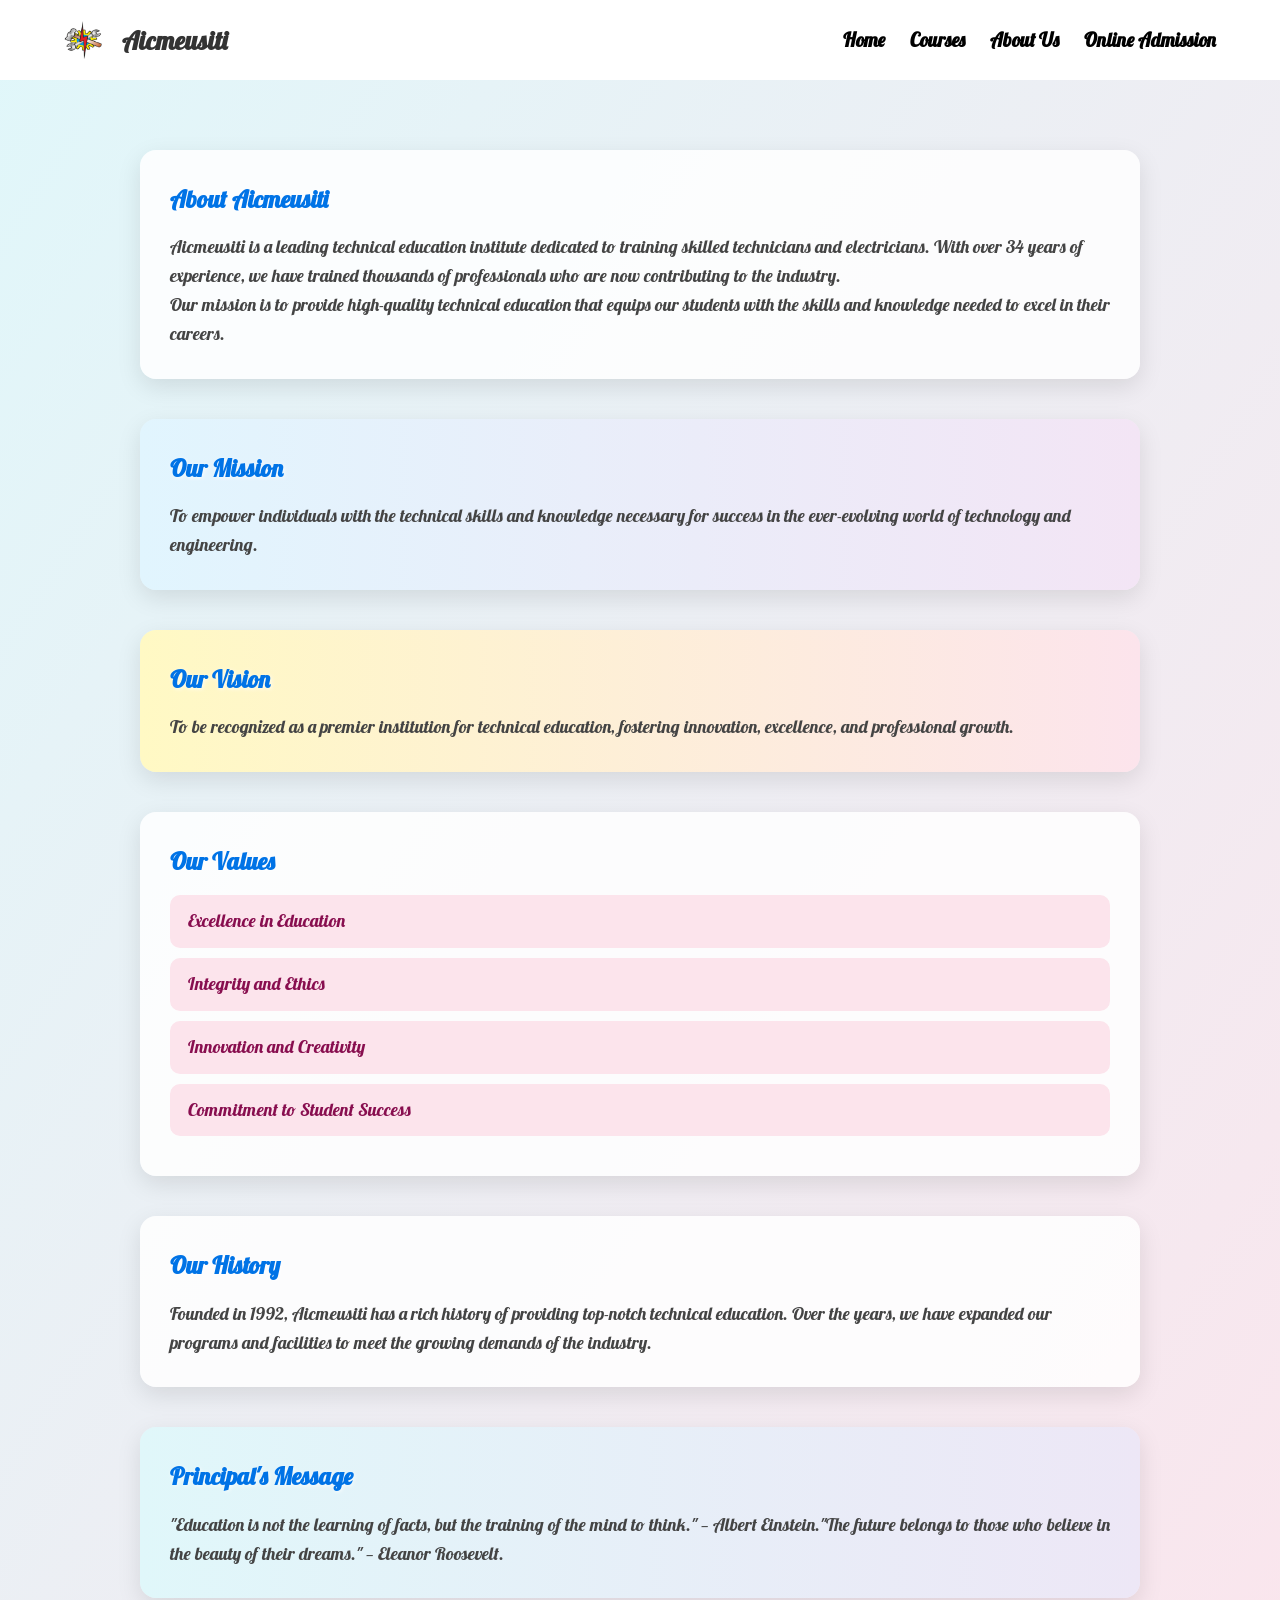
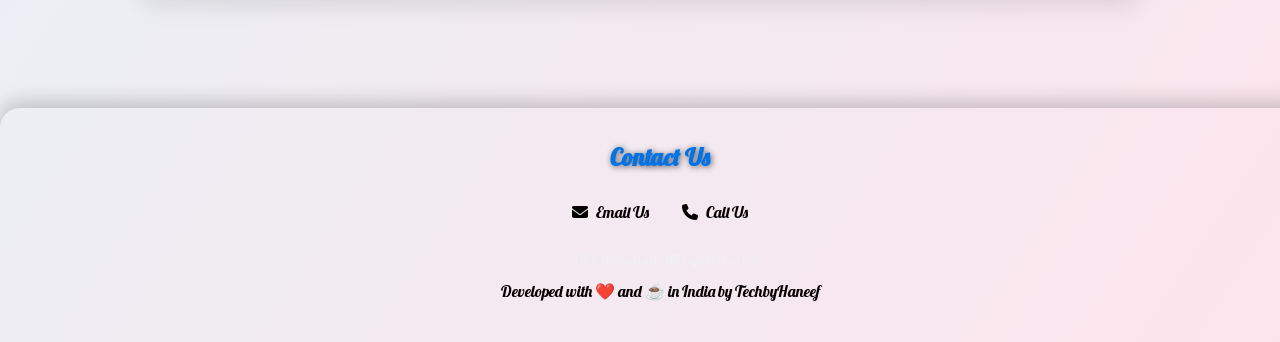
==== about.html @ ff0666f2 "Add About Us page with content, navigation, and styling updates" ====
<!DOCTYPE html>
<html lang="en">

<head>
    <meta charset="UTF-8">
    <meta name="viewport" content="width=device-width, initial-scale=1.0">
    <title>About Us | Aicmeusiti</title>
    <link rel="stylesheet" href="style.css">

    <link rel="preconnect" href="https://fonts.googleapis.com">
    <link rel="preconnect" href="https://fonts.gstatic.com" crossorigin>
    <link href="https://fonts.googleapis.com/css2?family=Lobster&display=swap" rel="stylesheet">
    <link rel="stylesheet" href="https://cdnjs.cloudflare.com/ajax/libs/font-awesome/6.4.0/css/all.min.css">
    <script src="main.js" defer></script>
</head>

<body>
    <header class="navbar">
        <!-- logo(Left Side) -->
        <div class="logo">
            <img src="logo.jpeg" alt=" myLogo" class="logo">
            <span class="name">Aicmeusiti</span>
        </div>

        <div id="results"> </div>

        <!-- Navigation Links (Right Side) -->
        <nav class="nav-links">
            <a href="index.html">Home</a>
            <a href="courses.html">Courses</a>
            <a href="about.html">About Us</a>
            <a href="Online Admission.html">Online Admission</a>
        </nav>
        <div class="hamburger" onclick="toggleMenu()">
            &#9776; <!-- Unicode hamburger icon -->
        </div>
    </header>

    <main>
        <section class="about-content">
            <h1>About Aicmeusiti</h1>
            <p>Aicmeusiti is a leading technical education institute dedicated to training skilled technicians and
                electricians. With over 34 years of experience, we have trained thousands of professionals who are now
                contributing to the industry.</p>
            <p>Our mission is to provide high-quality technical education that equips our students with the skills and
                knowledge needed to excel in their careers.</p>
        </section>
        <section class="mission-content">
            <h2>Our Mission</h2>
            <p>To empower individuals with the technical skills and knowledge necessary for success in the ever-evolving
                world of technology and engineering.</p>
        </section>
        <section class="vision-content">
            <h2>Our Vision</h2>
            <p>To be recognized as a premier institution for technical education, fostering innovation, excellence, and
                professional growth.</p>
        </section>
        <section class="values-content">
            <h2>Our Values</h2>
            <ul>
                <li>Excellence in Education</li>
                <li>Integrity and Ethics</li>
                <li>Innovation and Creativity</li>
                <li>Commitment to Student Success</li>
            </ul>
        </section>
        <section class="history-content">
            <h2>Our History</h2>
            <p>Founded in 1992, Aicmeusiti has a rich history of providing top-notch technical education. Over the
                years,
                we have expanded our programs and facilities to meet the growing demands of the industry.</p>
        </section>
        <section class="team-content">
            <h2>Principal's Message</h2>
            <p> "Education is not the learning of facts, but the training of the mind to think." — Albert Einstein."The
                future belongs to those who believe in the beauty of their dreams." — Eleanor Roosevelt.</p>
        </section>
    </main>
    <footer>
        <H2>Contact Us</H2>
        <a href="mailto:itcaicmeus@yahoo.in"><i class="fas fa-envelope"></i>Email Us</a>
        <a href="tel:+918286380210"><i class="fas fa-phone"></i>Call Us</a>
        <p>&copy; 2024 Aicmeusiti. All rights reserved.</p>
        <a href="https://techbyhaneef.github.io" target="_blank">Developed with ❤️ and ☕ in India by TechbyHaneef</a>
    </footer>


</body>

</html>
---- style.css ----
/* Reset default margins */
body,
main {
    margin: 0;
    padding: 0;
}

.logo img {
    height: clamp(35px, 3vw, 60px);
    width: auto;
    object-fit: contain;
    display: block;
}

.logo {
    display: flex;
    align-items: center;
    gap: 20px;
    font-weight: bold;
    font-size: clamp(20px, 2vw, 30px);
}

.navbar {
    height: 80px;
    width: 100%;
    display: flex;
    align-items: center;
    justify-content: space-between;
    box-sizing: border-box;
    padding: 8px 5%;
    background: #ffffff;
    position: sticky;
    top: 0;
    left: 0;
    z-index: 1000;
    font-family: "Lobster", cursive;
}
.nav-links {
    margin-left: auto;
    display: flex;
    gap: 25px;
    flex-wrap: nowrap;
    min-width: 0;
}

.nav-links a {
    text-decoration: none;
    color: #000000;
    font-size: clamp(18px, 1.5vw, 25px);
    font-weight: bold;
    transition: color 0.3s ease;
}

.nav-links a:hover {
    color: #007bff;
}
.carousel {
    position: relative;
    width: 100%;
    height: auto;
    /* full screen height on mobile */
    margin: auto;
    overflow: hidden;
}

.slide {
    display: none;
    width: 100%;
    height: 100%;
    object-fit: contain;
}

.slide.active {
    display: block;
}

/* Mobile adjustments */
@media (max-width: 500px) {
    .nav-links a {
        font-size: 16px;
    }

    .prev,
    .next {
        font-size: 24px;
        padding: 15px;
    }

    .logo {
        font-size: 16px;
        gap: 8px;
    }
}

.hamburger {
    display: none;
    font-size: 28px;
    cursor: pointer;
    background: none;
    border: none;
}

/* Below 600px: show hamburger, hide nav links */
@media (max-width: 600px) {
    .nav-links {
        display: none;
        flex-direction: column;
        gap: 10px;
        background: #fff;
        position: absolute;
        top: 80px;
        /* below navbar */
        right: 15px;
        /* push inward from edge */
        width: 70%;
        /* narrower so text doesn’t cut */
        padding: 12px;
        /* space inside */
        border-radius: 6px;
        /* optional rounded look */
        box-shadow: 0 2px 8px rgba(0, 0, 0, 0.2);
        /* optional shadow */
    }

    .nav-links.show {
        display: flex;
        /* show when toggled */
    }

    .hamburger {
        display: block;
        /* show hamburger */
    }
}

.card img {
    width: 100%;
    height: 150px;
    object-fit: cover;
    /* keeps image neat  */
    border-radius: 8px 8px 0 0;
}

.card-container {
    display: flex;
    justify-content: center;
    /* center cards horizontally */
    gap: 50px;
    /* space between cards */
    flex-wrap: wrap;
    /* allow wrapping on smaller screens */
    margin: 40px auto;
    max-width: 1200px;
}

.card {
    width: 280px;
    border: 1px solid #ccc;
    border-radius: 8px;
    text-align: center;
    padding: 15px;
    background: #fff;
    transition: transform 0.3s, box-shadow 0.3s;
}

.card {
    width: 280px;
    border: 1px solid #ccc;
    border-radius: 8px;
    text-align: center;
    padding: 15px;
    background: #fff;
    transition: transform 0.3s, box-shadow 0.3s, background 0.3s, color 0.3s;
}

/* Hover effect */
.card:hover {
    transform: translateY(-10px) scale(1.05);
    /* lift + zoom */
    box-shadow: 0 8px 16px rgba(0, 0, 0, 0.3);
    /* deeper shadow */
    background: #f9f9ff;
    /* subtle background change */
}

/* Optional: change text color on hover */
.card:hover h2 {
    color: #0073e6;
}

.card:hover p {
    color: #333;
}


.card a {
    display: inline-block;
    margin-top: 10px;
    padding: 8px 12px;
    background: #1a324a;
    color: white;
    text-decoration: none;
    border-radius: 5px;
    transition: background 0.3s, transform 0.3s;
}


/* Responsive: stack cards vertically on mobile */
@media (max-width: 768px) {
    .card-container {
        flex-direction: column;
        /* stack cards */
        align-items: center;
        /* center them */
    }

    .card {
        width: 90%;
        /* take most of screen width */
        max-width: 400px;
        /* limit size */
        margin-bottom: 20px;
    }
}
 .carousel-text {
    background: white;
    color: #020000;
    padding: 10px 20px;
    border-radius: 5px;
    font-size: clamp(16px, 2vw, 24px);
    text-align: center;
}
.cta-button {
    display: inline-block;
    margin-top: 10px;
    padding: 10px 20px;
    background: #0073e6;
    color: white;
    text-decoration: none;
    border-radius: 5px;
    transition: background 0.3s, transform 0.3s;
}
.admission-content{
    
    max-width: 800px;
    margin: 40px auto;
    padding: 20px;
    background: #f9f9ff;
    border-radius: 8px;
    box-shadow: 0 4px 12px rgba(0, 0, 0, 0.1);
}

#admissionForm {
    width: 100%;
    display: flex;
    flex-direction: column; /* stack elements vertically */
    padding: 100px;          /* add inner spacing */
    gap: 20px;       /* adds 20px space between each element */
    box-sizing: border-box; /* ensures padding doesn’t break width */
}

label {
    margin-bottom: 8px;
    font-weight: bold;
}

input {
    width: 100%;
    padding: 10px;
    margin-bottom: 15px;
    border: 1px solid #ccc;
    border-radius: 4px;
}

button {
    padding: 10px 20px;
    background: #0073e6;
    color: white;
    border: none;
    border-radius: 4px;
    cursor: pointer;
}
/* General reset */
body, h1, h2, p, ul {
  margin: 0;
  padding: 0;
}

body {
  font-family: 'Lobster', cursive, sans-serif;
  background: linear-gradient(to bottom right, #e0f7fa, #fce4ec);
  color: #333;
  line-height: 1.6;
}

/* Main container */
main {
  max-width: 1000px;
  margin: 50px auto;
  padding: 20px;
}

/* Section styling */
main section {
  background: rgba(255, 255, 255, 0.85);
  border-radius: 16px;
  padding: 30px;
  margin-bottom: 40px;
  box-shadow: 0 8px 25px rgba(0,0,0,0.1);
  transition: transform 0.3s ease, box-shadow 0.3s ease;
}

main section:hover {
  transform: translateY(-8px);
  box-shadow: 0 12px 35px rgba(0,0,0,0.15);
}

/* Headings */
h1, h2 {
  color: #0073e6;
  margin-bottom: 15px;
  text-shadow: 1px 1px 4px rgba(255,255,255,0.8);
}

/* Paragraphs and list items */
p, li {
  font-size: 18px;
  color: #444;
}

/* Values list */
.values-content ul {
  list-style: none;
  padding-left: 0;
}

.values-content li {
  background: #fce4ec;
  margin: 10px 0;
  padding: 12px 18px;
  border-radius: 10px;
  font-weight: 500;
  color: #880e4f;
  transition: background 0.3s ease, transform 0.3s ease;
}

.values-content li:hover {
  background: #f8bbd0;
  transform: scale(1.05);
}

/* Special section accents */
.mission-content {
  background: linear-gradient(to right, #e1f5fe, #f3e5f5);
}

.vision-content {
  background: linear-gradient(to right, #fff9c4, #fce4ec);
}

.team-content {
  background: linear-gradient(to right, #e0f7fa, #ede7f6);
}

/* Responsive adjustments */
@media (max-width: 768px) {
  main {
    padding: 10px;
  }
  main section {
    padding: 20px;
  }
  h1, h2 {
    font-size: 22px;
  }
  p, li {
    font-size: 16px;
  }
}
.companies {
  text-align: center;
  margin: 40px auto;
}

.company-logos {
  display: flex;
  justify-content: center;
  gap: 30px; /* spacing between logos */
  flex-wrap: wrap; /* allows wrapping on smaller screens */
}

.company-logos img {
  width: 120px;   /* fixed width for all logos */
  height: 80px;   /* fixed height for all logos */
  object-fit: contain; /* keeps aspect ratio inside the box */
  border-radius: 8px;  /* optional: rounded corners */
  background: #fff;    /* optional: white background for consistency */
  padding: 10px;       /* optional: breathing space around logos */
  box-shadow: 0 4px 10px rgba(0,0,0,0.1); /* optional: subtle shadow */
}
.map-container {
  max-width: 500px;       /* shrink the container */
  margin: 40px auto;
  text-align: center;
  background: rgba(255, 255, 255, 0.9);
  padding: 20px;
  border-radius: 12px;
  box-shadow: 0 6px 20px rgba(0,0,0,0.15);
}

.map-container h2 {
  color: #0073e6;
  margin-bottom: 10px;
}

.map-container p {
  font-size: 16px;
  color: #444;
  margin-bottom: 15px;
}

.map-container iframe {
  width: 100%;          /* responsive width inside container */
  height: 300px;        /* smaller height for compact look */
  border: none;
  border-radius: 8px;
  box-shadow: 0 4px 12px rgba(0,0,0,0.2);
}

footer {
  width: 100%;
  background: linear-gradient; /* heavenly gradient */
  color: #090202;
  padding: 30px 20px;
  text-align: center;
  border-top-left-radius: 20px;
  border-top-right-radius: 20px;
  box-shadow: 0 -6px 20px rgba(0,0,0,0.2);
}

footer h2 {
  margin-bottom: 15px;
  font-size: 24px;
  text-shadow: 1px 1px 6px rgba(6, 3, 3, 0.6);
}

footer a {
  display: inline-block;
  margin: 8px 15px;
  color: #060101;
  text-decoration: none;
  font-weight: 500;
  transition: color 0.3s ease, transform 0.3s ease;
}

footer a i {
  margin-right: 8px;
}

footer a:hover {
  color: #ffeb3b; /* golden glow on hover */
  transform: scale(1.1);
}

footer p {
  margin-top: 15px;
  font-size: 14px;
  color: #f0f0f0;
}

footer small {
  display: block;
  margin-top: 10px;
  font-size: 12px;
  color: #ddd;
}
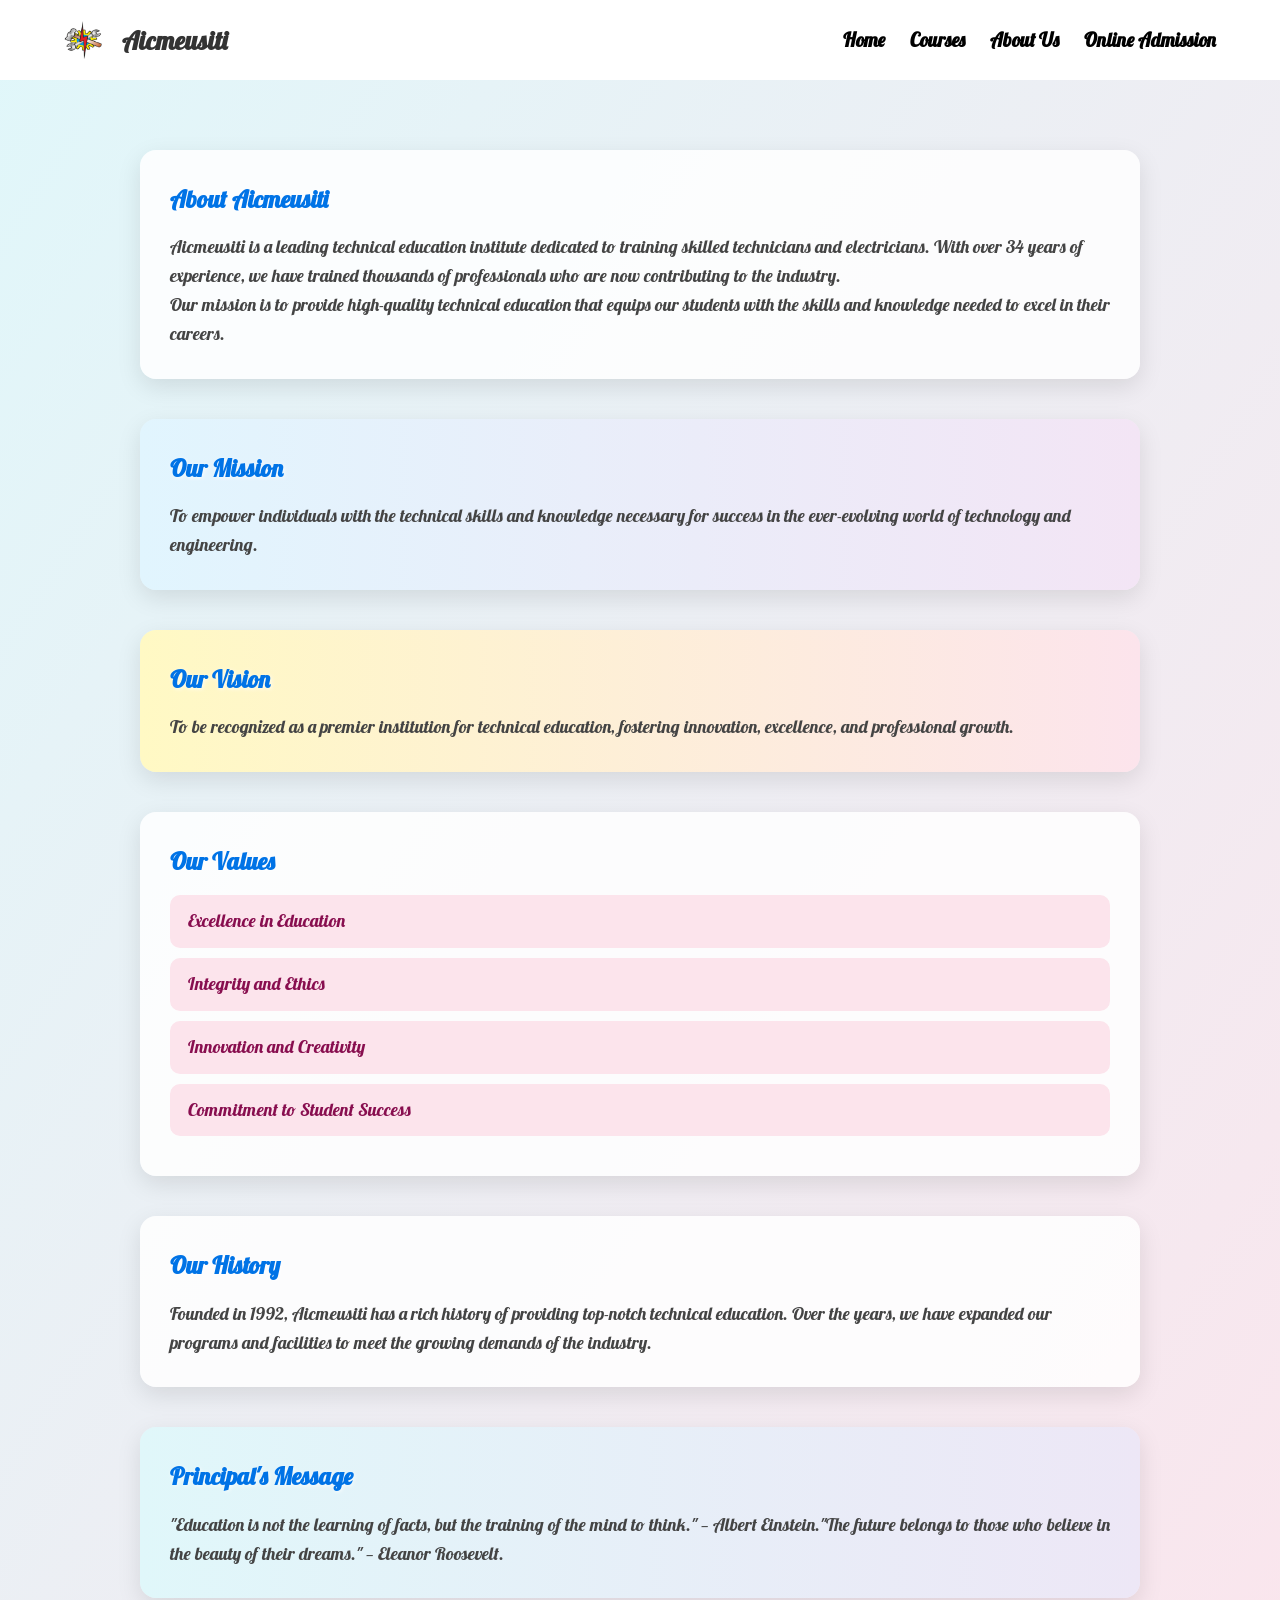
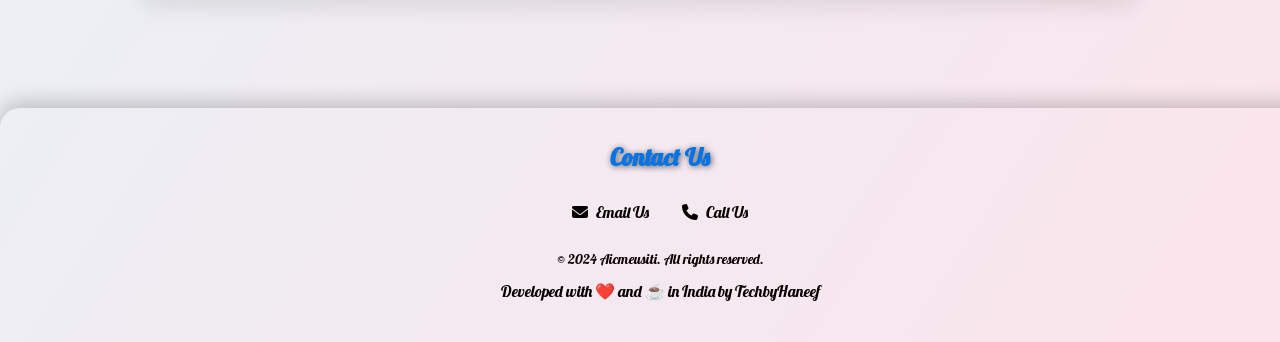
==== commit 160344c6: "Fix navigation links to point to the correct course page" ====
--- a/about.html
+++ b/about.html
@@ -27,7 +27,7 @@
         <!-- Navigation Links (Right Side) -->
         <nav class="nav-links">
             <a href="index.html">Home</a>
-            <a href="courses.html">Courses</a>
+            <a href="course.html">Courses</a>
             <a href="about.html">About Us</a>
             <a href="Online Admission.html">Online Admission</a>
         </nav>
--- a/style.css
+++ b/style.css
@@ -465,7 +465,7 @@
 footer p {
   margin-top: 15px;
   font-size: 14px;
-  color: #f0f0f0;
+  color: #0d0101;
 }
 
 footer small {
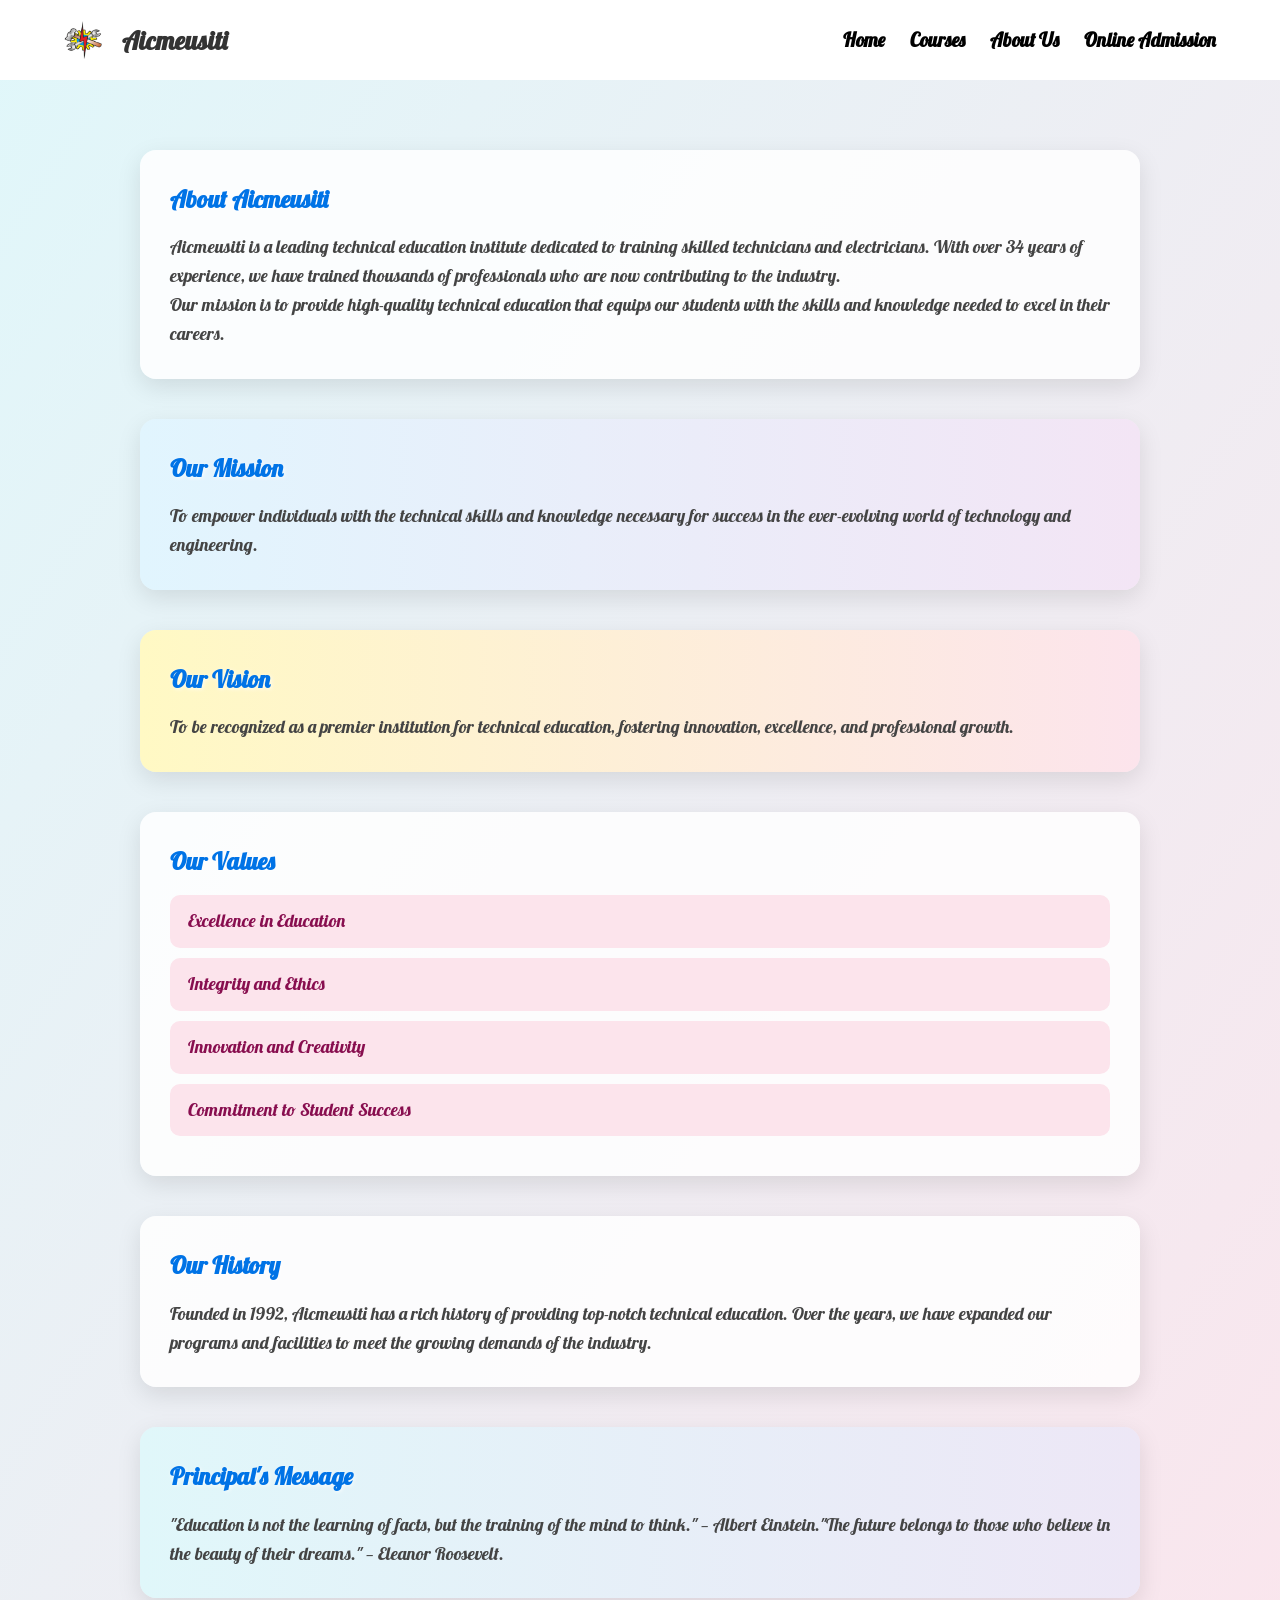
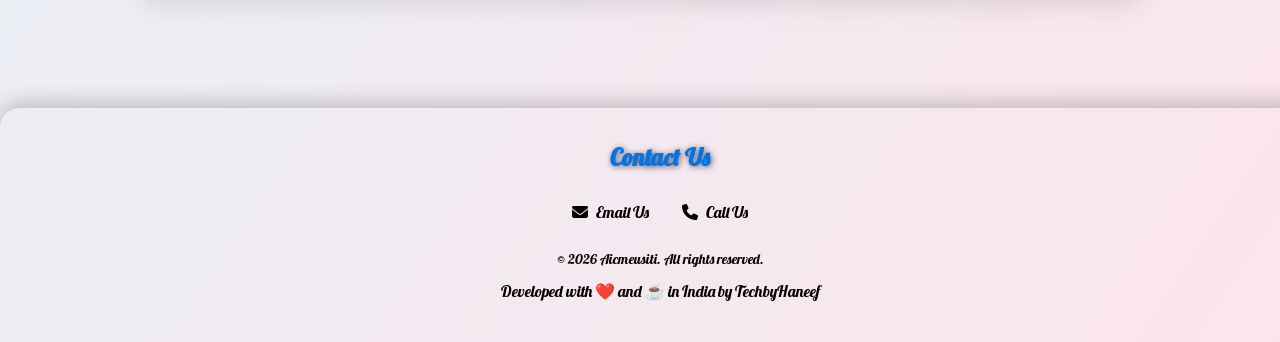
==== commit 6f4ea209: "Update copyright year to 2026 in footer across multiple pages" ====
--- a/about.html
+++ b/about.html
@@ -80,7 +80,7 @@
         <H2>Contact Us</H2>
         <a href="mailto:itcaicmeus@yahoo.in"><i class="fas fa-envelope"></i>Email Us</a>
         <a href="tel:+918286380210"><i class="fas fa-phone"></i>Call Us</a>
-        <p>&copy; 2024 Aicmeusiti. All rights reserved.</p>
+        <p>&copy; 2026 Aicmeusiti. All rights reserved.</p>
         <a href="https://techbyhaneef.github.io" target="_blank">Developed with ❤️ and ☕ in India by TechbyHaneef</a>
     </footer>
 
--- a/style.css
+++ b/style.css
@@ -472,5 +472,5 @@
   display: block;
   margin-top: 10px;
   font-size: 12px;
-  color: #ddd;
+  color: #100303;
 }
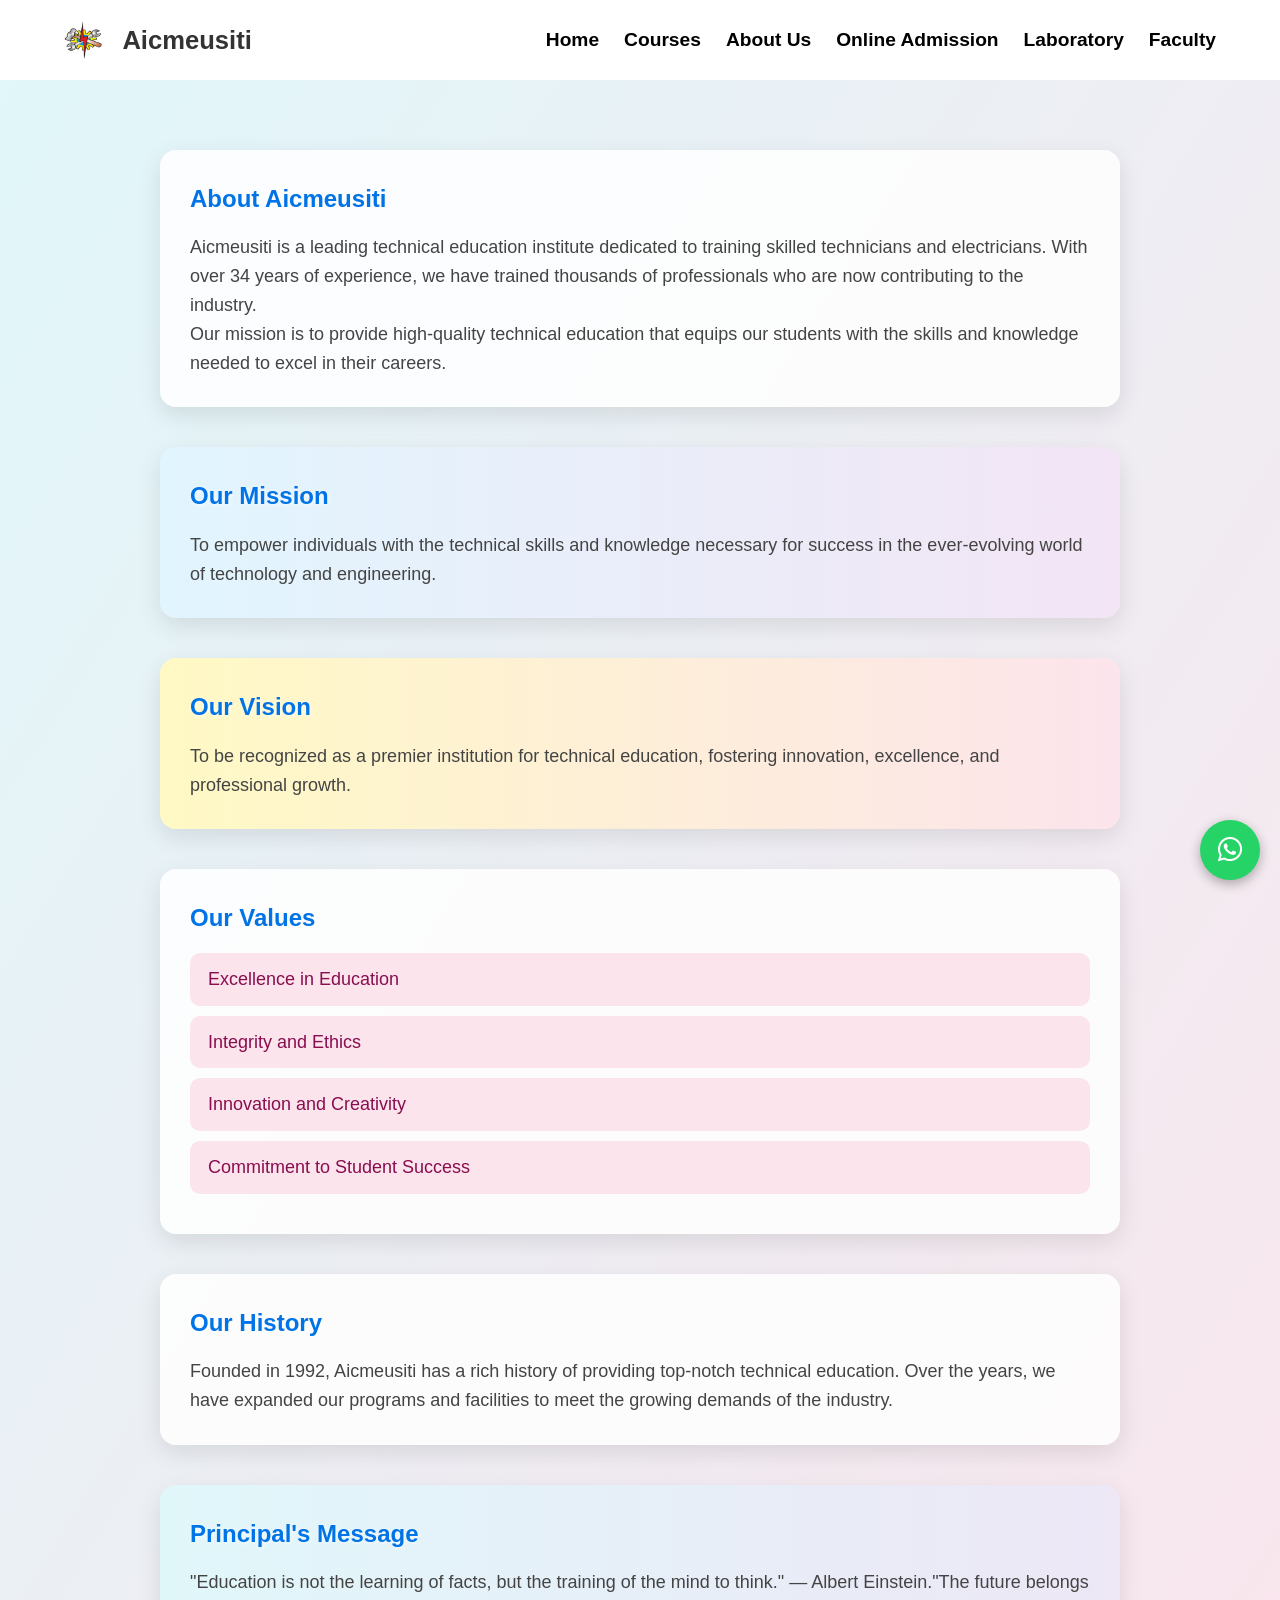
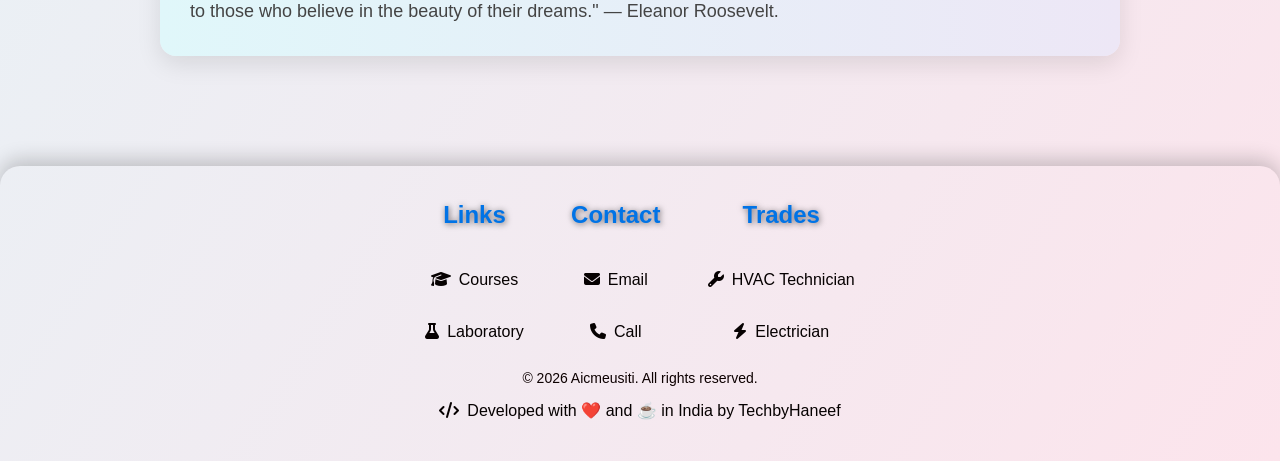
==== commit 33b16aa4: "Update footer section headings and link texts for consistency across multiple pages" ====
--- a/about.html
+++ b/about.html
@@ -6,12 +6,8 @@
     <meta name="viewport" content="width=device-width, initial-scale=1.0">
     <title>About Us | Aicmeusiti</title>
     <link rel="stylesheet" href="style.css">
-
-    <link rel="preconnect" href="https://fonts.googleapis.com">
-    <link rel="preconnect" href="https://fonts.gstatic.com" crossorigin>
-    <link href="https://fonts.googleapis.com/css2?family=Lobster&display=swap" rel="stylesheet">
+    <script src="main.js" defer></script>
     <link rel="stylesheet" href="https://cdnjs.cloudflare.com/ajax/libs/font-awesome/6.4.0/css/all.min.css">
-    <script src="main.js" defer></script>
 </head>
 
 <body>
@@ -30,6 +26,8 @@
             <a href="course.html">Courses</a>
             <a href="about.html">About Us</a>
             <a href="Online Admission.html">Online Admission</a>
+            <a href="lab.html">Laboratory</a>
+            <a href="faculty.html">Faculty</a>
         </nav>
         <div class="hamburger" onclick="toggleMenu()">
             &#9776; <!-- Unicode hamburger icon -->
@@ -76,14 +74,32 @@
                 future belongs to those who believe in the beauty of their dreams." — Eleanor Roosevelt.</p>
         </section>
     </main>
-    <footer>
-        <H2>Contact Us</H2>
-        <a href="mailto:itcaicmeus@yahoo.in"><i class="fas fa-envelope"></i>Email Us</a>
-        <a href="tel:+918286380210"><i class="fas fa-phone"></i>Call Us</a>
+     <footer>
+        <div class="footer-container">
+            <div class="footer-section">
+                <h2>Links</h2>
+                <a href="course.html"><i class="fas fa-graduation-cap"></i>Courses</a>
+                <a href="lab.html"><i class="fas fa-flask"></i>Laboratory</a>
+            </div>
+            <div class="footer-section">
+                <h2>Contact</h2>
+                <a href="mailto:itcaicmeus@yahoo.in"><i class="fas fa-envelope"></i>Email</a>
+                <a href="tel:+918286380210"><i class="fas fa-phone"></i>Call</a>
+            </div>
+            <div class="footer-section">
+                <h2>Trades</h2>
+                <a href="courses.html#hvac"><i class="fas fa-wrench"></i>HVAC Technician</a>
+                <a href="courses.html#electrician"><i class="fas fa-bolt"></i>Electrician</a>
+            </div>
+        </div>
+
         <p>&copy; 2026 Aicmeusiti. All rights reserved.</p>
-        <a href="https://techbyhaneef.github.io" target="_blank">Developed with ❤️ and ☕ in India by TechbyHaneef</a>
+        <a href="https://techbyhaneef.github.io" target="_blank" rel="noopener noreferrer"><i class="fas fa-code"></i>Developed with ❤️ and ☕ in India by
+            TechbyHaneef</a>
     </footer>
-
+    <a href="https://wa.me/918286380210" class="whatsapp" target="_blank" rel="noopener noreferrer">
+        <i class="fab fa-whatsapp"></i>
+    </a>
 
 </body>
 
--- a/style.css
+++ b/style.css
@@ -1,5 +1,15 @@
 /* Reset default margins */
-body,
+* { 
+  margin: 0;
+  padding: 0;
+  box-sizing: border-box;
+}
+body { 
+  font-family: Arial, Helvetica, sans-serif;
+margin: 0;
+  padding: 0;
+}
+
 main {
     margin: 0;
     padding: 0;
@@ -33,7 +43,7 @@
     top: 0;
     left: 0;
     z-index: 1000;
-    font-family: "Lobster", cursive;
+    font-family: "aerial", sans-serif;
 }
 .nav-links {
     margin-left: auto;
@@ -150,7 +160,7 @@
     flex-wrap: wrap;
     /* allow wrapping on smaller screens */
     margin: 40px auto;
-    max-width: 1200px;
+    max-width: 100%;
 }
 
 .card {
@@ -287,7 +297,8 @@
 }
 
 body {
-  font-family: 'Lobster', cursive, sans-serif;
+  margin: 0;
+  font-family: 'Arial', sans-serif;
   background: linear-gradient(to bottom right, #e0f7fa, #fce4ec);
   color: #333;
   line-height: 1.6;
@@ -437,6 +448,21 @@
   border-top-right-radius: 20px;
   box-shadow: 0 -6px 20px rgba(0,0,0,0.2);
 }
+.footer-container {
+  display: flex;
+  justify-content: center; /* centers items horizontally */
+  align-items: center;     /* centers items vertically */
+  gap: 30px;
+  text-align: center;      /* keeps text inside sections centered */
+}
+
+.footer-section {
+  display: flex;
+  flex-direction: column;
+  align-items: center;   /* centers content horizontally */
+  text-align: center;    /* centers text inside */
+  gap: 10px;
+}
 
 footer h2 {
   margin-bottom: 15px;
@@ -468,9 +494,27 @@
   color: #0d0101;
 }
 
-footer small {
-  display: block;
-  margin-top: 10px;
-  font-size: 12px;
-  color: #100303;
+
+.whatsapp {
+  position: fixed;
+  bottom: 20px;
+  right: 20px;
+  background: #25D366; /* WhatsApp green */
+  color: white;
+  border-radius: 50%;
+  width: 60px;
+  height: 60px;
+  display: flex;
+  align-items: center;
+  justify-content: center;
+  box-shadow: 0 4px 12px rgba(0,0,0,0.3);
+  transition: transform 0.3s ease, box-shadow 0.3s ease;
+  text-decoration: none;
+}
+.whatsapp:hover {
+  transform: scale(1.1);
+  box-shadow: 0 6px 18px rgba(0,0,0,0.4);
+}
+.whatsapp i {
+  font-size: 28px;
 }
